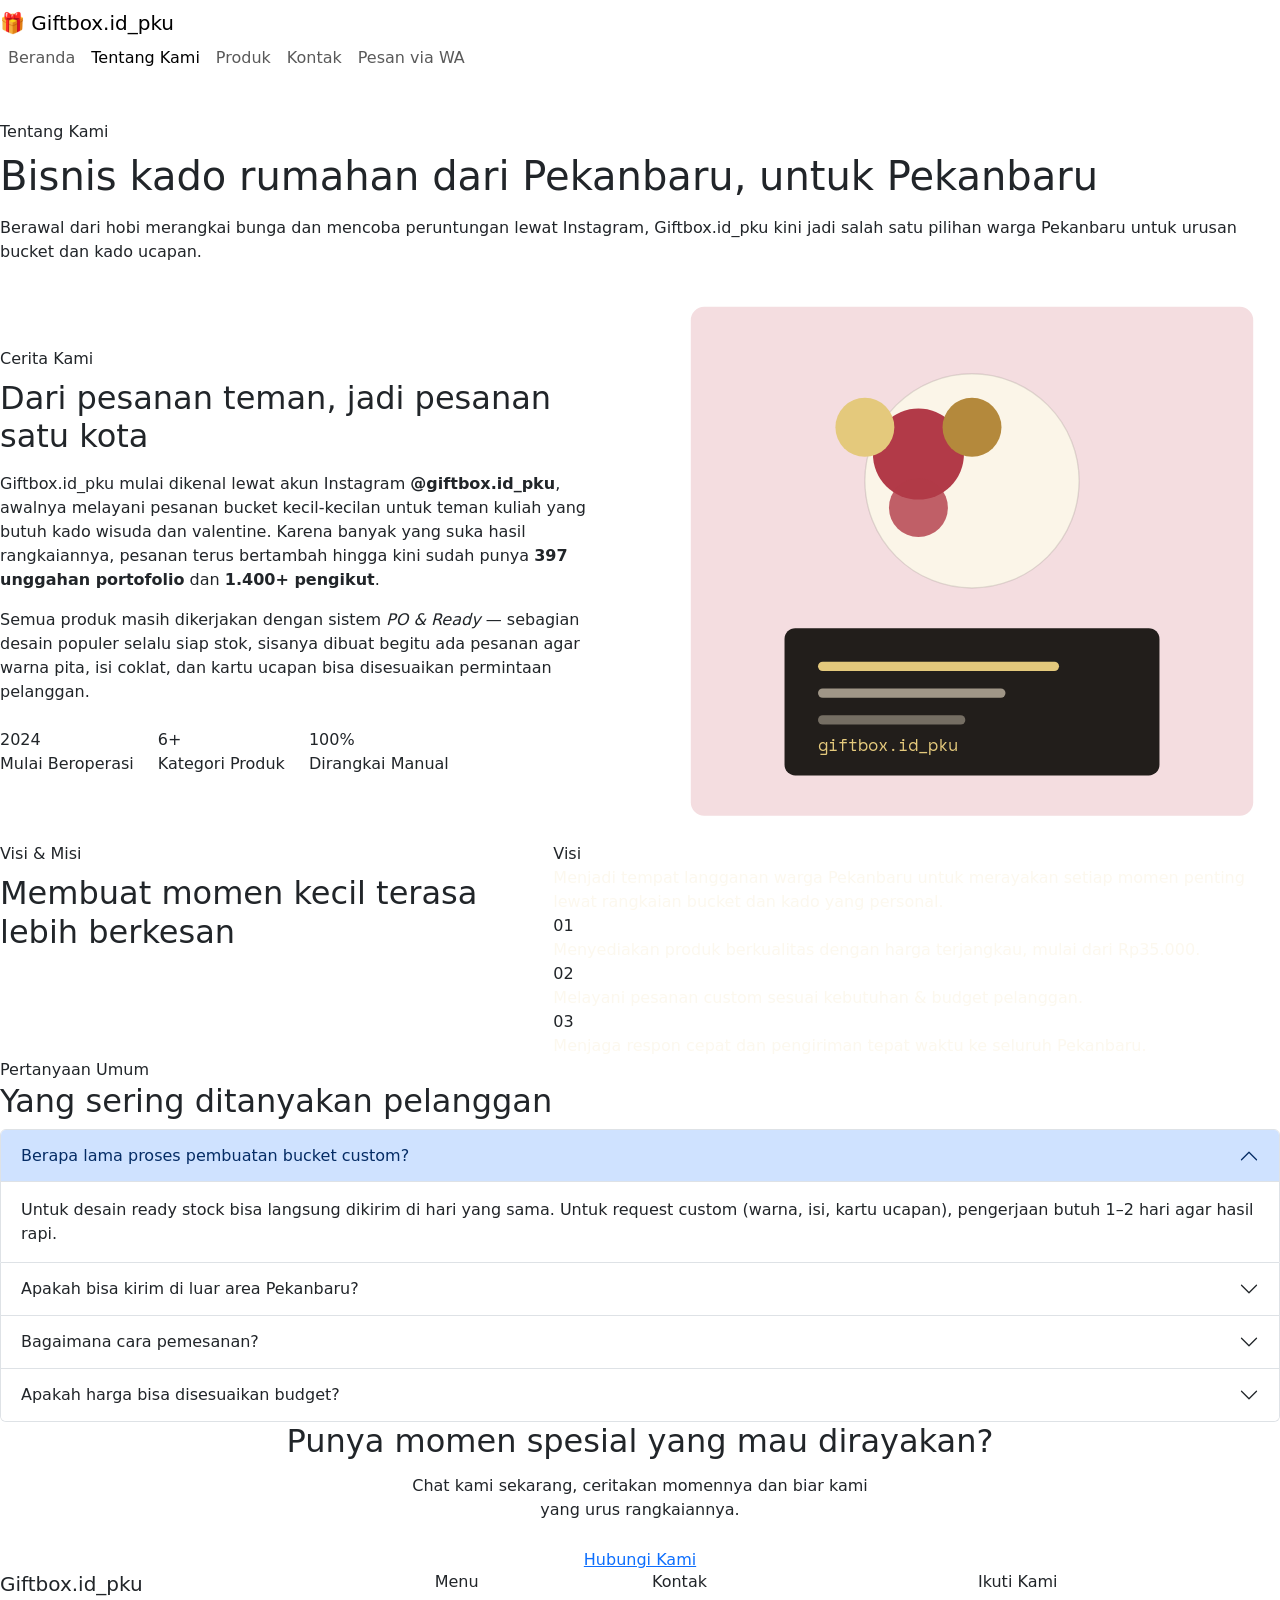
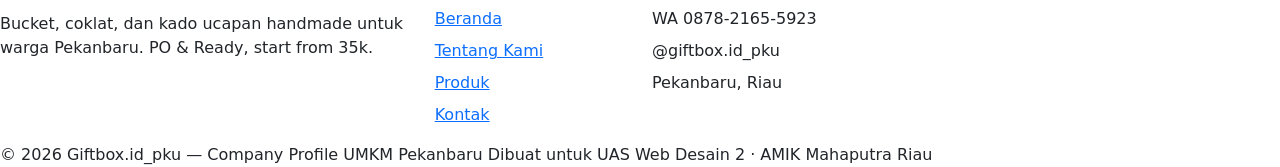
==== about.html @ b0a3df59 "Add files via upload" ====
<!DOCTYPE html>
<html lang="id">
<head>
<meta charset="UTF-8">
<meta name="viewport" content="width=device-width, initial-scale=1.0">
<title>Tentang Kami — Giftbox.id_pku</title>

<link rel="preconnect" href="https://fonts.googleapis.com">
<link href="https://fonts.googleapis.com/css2?family=Fraunces:opsz,wght@9..144,500;9..144,600;9..144,700&family=Plus+Jakarta+Sans:wght@400;500;600;700;800&family=Space+Mono:wght@400;700&display=swap" rel="stylesheet">
<link rel="stylesheet" href="https://cdnjs.cloudflare.com/ajax/libs/bootstrap/5.3.3/css/bootstrap.min.css">
<link rel="stylesheet" href="css/style.css">
</head>
<body>

<!-- ============================== NAVBAR ============================== -->
<nav class="navbar navbar-expand-lg gb-navbar fixed-top">
  <div class="container-narrow">
    <a class="navbar-brand" href="index.html"><span class="brand-mark">🎁</span> Giftbox.id_pku</a>
    <button class="navbar-toggler" type="button" data-bs-toggle="collapse" data-bs-target="#gbNav">
      <span class="navbar-toggler-icon"></span>
    </button>
    <div class="collapse navbar-collapse" id="gbNav">
      <ul class="navbar-nav ms-auto align-items-lg-center">
        <li class="nav-item"><a class="nav-link" data-page="index.html" href="index.html">Beranda</a></li>
        <li class="nav-item"><a class="nav-link active" data-page="about.html" href="about.html">Tentang Kami</a></li>
        <li class="nav-item"><a class="nav-link" data-page="produk.html" href="produk.html">Produk</a></li>
        <li class="nav-item"><a class="nav-link" data-page="kontak.html" href="kontak.html">Kontak</a></li>
        <li class="nav-item"><a class="nav-link nav-cta" href="https://wa.me/6287821655923" target="_blank">Pesan via WA</a></li>
      </ul>
    </div>
  </div>
</nav>

<!-- ============================== PAGE HEADER ============================== -->
<header class="page-header" style="padding-top:120px;">
  <div class="container-narrow">
    <span class="eyebrow">Tentang Kami</span>
    <h1 class="mt-2">Bisnis kado rumahan dari Pekanbaru, untuk Pekanbaru</h1>
    <p class="mt-3">Berawal dari hobi merangkai bunga dan mencoba peruntungan lewat Instagram, Giftbox.id_pku kini jadi salah satu pilihan warga Pekanbaru untuk urusan bucket dan kado ucapan.</p>
  </div>
</header>

<!-- ============================== CERITA ============================== -->
<section class="section-cream2">
  <div class="container-narrow">
    <div class="row g-5 align-items-center">
      <div class="col-lg-6">
        <span class="eyebrow">Cerita Kami</span>
        <h2 class="mt-2">Dari pesanan teman, jadi pesanan satu kota</h2>
        <p class="mt-3" style="color:var(--ink-soft);">Giftbox.id_pku mulai dikenal lewat akun Instagram <strong>@giftbox.id_pku</strong>, awalnya melayani pesanan bucket kecil-kecilan untuk teman kuliah yang butuh kado wisuda dan valentine. Karena banyak yang suka hasil rangkaiannya, pesanan terus bertambah hingga kini sudah punya <strong>397 unggahan portofolio</strong> dan <strong>1.400+ pengikut</strong>.</p>
        <p style="color:var(--ink-soft);">Semua produk masih dikerjakan dengan sistem <em>PO &amp; Ready</em> — sebagian desain populer selalu siap stok, sisanya dibuat begitu ada pesanan agar warna pita, isi coklat, dan kartu ucapan bisa disesuaikan permintaan pelanggan.</p>
        <div class="d-flex gap-4 mt-4 flex-wrap">
          <div class="stat-box"><div class="num">2024</div><div class="label">Mulai Beroperasi</div></div>
          <div class="stat-box"><div class="num">6+</div><div class="label">Kategori Produk</div></div>
          <div class="stat-box"><div class="num">100%</div><div class="label">Dirangkai Manual</div></div>
        </div>
      </div>
      <div class="col-lg-6">
        <svg viewBox="0 0 460 420" xmlns="http://www.w3.org/2000/svg" style="width:100%;">
          <rect x="20" y="20" width="420" height="380" rx="10" fill="#F4DDE0"/>
          <circle cx="230" cy="150" r="80" fill="#FBF5E8" stroke="#22201d1f"/>
          <g transform="translate(150,90)">
            <circle cx="40" cy="40" r="34" fill="#B23A48"/>
            <circle cx="0" cy="20" r="22" fill="#E4C97C"/>
            <circle cx="80" cy="20" r="22" fill="#B4893C"/>
            <circle cx="40" cy="80" r="22" fill="#B23A48" opacity="0.8"/>
          </g>
          <rect x="90" y="260" width="280" height="110" rx="8" fill="#221E1B"/>
          <rect x="115" y="285" width="180" height="7" rx="3.5" fill="#E4C97C"/>
          <rect x="115" y="305" width="140" height="7" rx="3.5" fill="#F3E6CF" opacity="0.6"/>
          <rect x="115" y="325" width="110" height="7" rx="3.5" fill="#F3E6CF" opacity="0.4"/>
          <text x="115" y="352" font-family="Space Mono, monospace" font-size="13" fill="#E4C97C">giftbox.id_pku</text>
        </svg>
      </div>
    </div>
  </div>
</section>

<!-- ============================== VISI MISI ============================== -->
<section class="section-dark">
  <div class="container-narrow">
    <div class="row g-5">
      <div class="col-lg-5">
        <span class="eyebrow">Visi &amp; Misi</span>
        <h2 class="mt-2">Membuat momen kecil terasa lebih berkesan</h2>
      </div>
      <div class="col-lg-7">
        <div class="value-row">
          <div class="value-num">Visi</div>
          <div><p class="mb-0" style="color:rgba(251,245,232,0.72);">Menjadi tempat langganan warga Pekanbaru untuk merayakan setiap momen penting lewat rangkaian bucket dan kado yang personal.</p></div>
        </div>
        <div class="value-row">
          <div class="value-num">01</div>
          <div><p class="mb-0" style="color:rgba(251,245,232,0.72);">Menyediakan produk berkualitas dengan harga terjangkau, mulai dari Rp35.000.</p></div>
        </div>
        <div class="value-row">
          <div class="value-num">02</div>
          <div><p class="mb-0" style="color:rgba(251,245,232,0.72);">Melayani pesanan custom sesuai kebutuhan &amp; budget pelanggan.</p></div>
        </div>
        <div class="value-row">
          <div class="value-num">03</div>
          <div><p class="mb-0" style="color:rgba(251,245,232,0.72);">Menjaga respon cepat dan pengiriman tepat waktu ke seluruh Pekanbaru.</p></div>
        </div>
      </div>
    </div>
  </div>
</section>

<!-- ============================== FAQ ACCORDION ============================== -->
<section class="section-cream2">
  <div class="container-narrow">
    <div class="section-head">
      <span class="eyebrow">Pertanyaan Umum</span>
      <h2>Yang sering ditanyakan pelanggan</h2>
    </div>
    <div class="accordion accordion-gb" id="faqAccordion">

      <div class="accordion-item">
        <h2 class="accordion-header">
          <button class="accordion-button" type="button" data-bs-toggle="collapse" data-bs-target="#faq1">
            Berapa lama proses pembuatan bucket custom?
          </button>
        </h2>
        <div id="faq1" class="accordion-collapse collapse show" data-bs-parent="#faqAccordion">
          <div class="accordion-body">Untuk desain ready stock bisa langsung dikirim di hari yang sama. Untuk request custom (warna, isi, kartu ucapan), pengerjaan butuh 1–2 hari agar hasil rapi.</div>
        </div>
      </div>

      <div class="accordion-item">
        <h2 class="accordion-header">
          <button class="accordion-button collapsed" type="button" data-bs-toggle="collapse" data-bs-target="#faq2">
            Apakah bisa kirim di luar area Pekanbaru?
          </button>
        </h2>
        <div id="faq2" class="accordion-collapse collapse" data-bs-parent="#faqAccordion">
          <div class="accordion-body">Saat ini pengiriman difokuskan untuk area Pekanbaru dan sekitarnya. Untuk luar kota, silakan chat WhatsApp dulu untuk cek ongkir dan opsi pengiriman.</div>
        </div>
      </div>

      <div class="accordion-item">
        <h2 class="accordion-header">
          <button class="accordion-button collapsed" type="button" data-bs-toggle="collapse" data-bs-target="#faq3">
            Bagaimana cara pemesanan?
          </button>
        </h2>
        <div id="faq3" class="accordion-collapse collapse" data-bs-parent="#faqAccordion">
          <div class="accordion-body">Kirim chat ke WhatsApp 0878-2165-5923 dengan menyebutkan produk yang diinginkan, budget, dan tanggal pengiriman. Tim kami akan bantu rekomendasikan pilihan yang sesuai.</div>
        </div>
      </div>

      <div class="accordion-item">
        <h2 class="accordion-header">
          <button class="accordion-button collapsed" type="button" data-bs-toggle="collapse" data-bs-target="#faq4">
            Apakah harga bisa disesuaikan budget?
          </button>
        </h2>
        <div id="faq4" class="accordion-collapse collapse" data-bs-parent="#faqAccordion">
          <div class="accordion-body">Bisa. Cukup sampaikan budget kamu saat chat, kami akan bantu sarankan ukuran dan isi bucket yang paling sesuai.</div>
        </div>
      </div>

    </div>
  </div>
</section>

<!-- ============================== CTA ============================== -->
<section class="section-blush text-center">
  <div class="container-narrow">
    <h2>Punya momen spesial yang mau dirayakan?</h2>
    <p style="color:var(--ink-soft); max-width:480px; margin:14px auto 26px;">Chat kami sekarang, ceritakan momennya dan biar kami yang urus rangkaiannya.</p>
    <a href="kontak.html" class="btn-gb-primary">Hubungi Kami</a>
  </div>
</section>

<!-- ============================== FOOTER ============================== -->
<footer class="gb-footer">
  <div class="container-narrow">
    <div class="row g-4">
      <div class="col-md-4">
        <h5>Giftbox.id_pku</h5>
        <p class="mt-3">Bucket, coklat, dan kado ucapan handmade untuk warga Pekanbaru. PO &amp; Ready, start from 35k.</p>
      </div>
      <div class="col-md-2">
        <h5 style="font-size:1rem;">Menu</h5>
        <ul class="list-unstyled mt-3">
          <li class="mb-2"><a href="index.html">Beranda</a></li>
          <li class="mb-2"><a href="about.html">Tentang Kami</a></li>
          <li class="mb-2"><a href="produk.html">Produk</a></li>
          <li class="mb-2"><a href="kontak.html">Kontak</a></li>
        </ul>
      </div>
      <div class="col-md-3">
        <h5 style="font-size:1rem;">Kontak</h5>
        <ul class="list-unstyled mt-3">
          <li class="mb-2">WA 0878-2165-5923</li>
          <li class="mb-2">@giftbox.id_pku</li>
          <li class="mb-2">Pekanbaru, Riau</li>
        </ul>
      </div>
      <div class="col-md-3">
        <h5 style="font-size:1rem;">Ikuti Kami</h5>
        <div class="d-flex gap-2 mt-3">
          <a class="social-dot" href="https://instagram.com/giftbox.id_pku" target="_blank" aria-label="Instagram"><svg viewBox="0 0 24 24" fill="none" stroke="currentColor" stroke-width="2"><rect x="3" y="3" width="18" height="18" rx="5"/><circle cx="12" cy="12" r="4"/><circle cx="17.5" cy="6.5" r="1"/></svg></a>
          <a class="social-dot" href="https://wa.me/6287821655923" target="_blank" aria-label="WhatsApp"><svg viewBox="0 0 24 24" fill="currentColor"><path d="M12 2a10 10 0 00-8.6 15L2 22l5.2-1.4A10 10 0 1012 2zm0 18a8 8 0 01-4.1-1.1l-.3-.2-3 .8.8-2.9-.2-.3A8 8 0 1112 20zm4.4-5.9c-.2-.1-1.4-.7-1.6-.8s-.4-.1-.5.1-.6.8-.7.9-.3.2-.5.1a6.6 6.6 0 01-1.9-1.2 7 7 0 01-1.3-1.6c-.1-.2 0-.4.1-.5l.4-.5c.1-.1.1-.2.2-.4a.4.4 0 000-.4c-.1-.1-.5-1.2-.7-1.7s-.4-.4-.5-.4h-.5a.9.9 0 00-.6.3 2.7 2.7 0 00-.8 2 4.7 4.7 0 001 2.5 10.6 10.6 0 004 3.6c.6.2 1 .4 1.4.5a3.3 3.3 0 001.5.1 2.5 2.5 0 001.6-1.1 1.9 1.9 0 00.1-1.1c-.1-.1-.2-.1-.4-.2z"/></svg></a>
        </div>
      </div>
    </div>
    <div class="footer-bottom">
      <span>© 2026 Giftbox.id_pku — Company Profile UMKM Pekanbaru</span>
      <span>Dibuat untuk UAS Web Desain 2 · AMIK Mahaputra Riau</span>
    </div>
  </div>
</footer>

<script src="https://cdnjs.cloudflare.com/ajax/libs/bootstrap/5.3.3/js/bootstrap.bundle.min.js"></script>
<script src="js/main.js"></script>
</body>
</html>
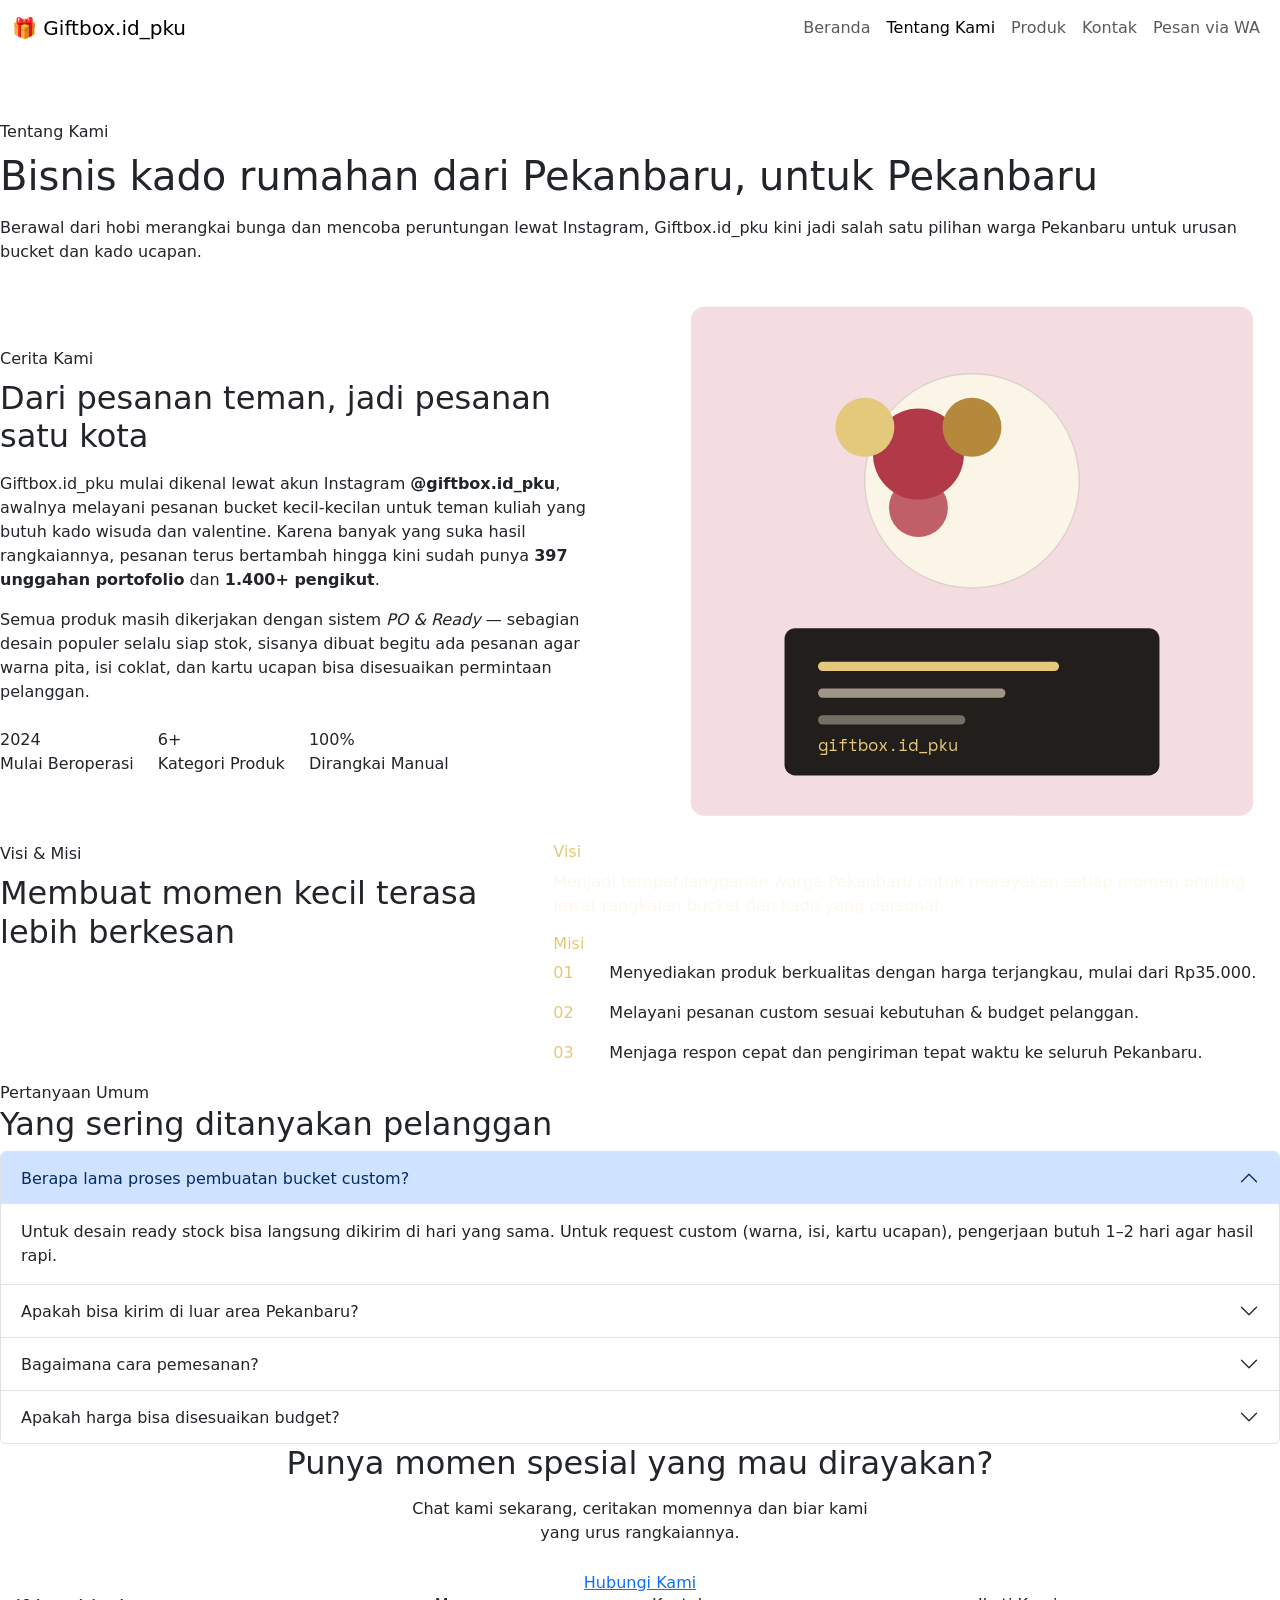
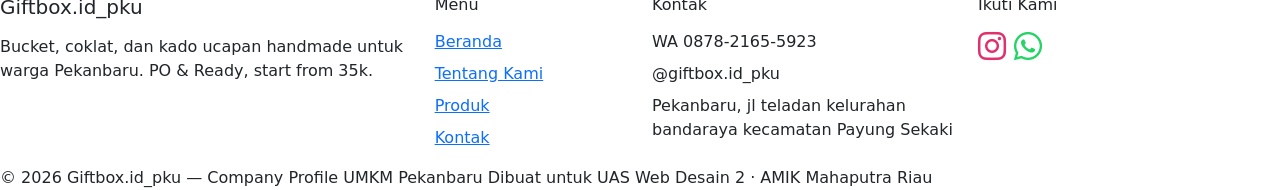
==== commit 1e7eb06c: "Update about.html" ====
--- a/about.html
+++ b/about.html
@@ -9,12 +9,13 @@
 <link href="https://fonts.googleapis.com/css2?family=Fraunces:opsz,wght@9..144,500;9..144,600;9..144,700&family=Plus+Jakarta+Sans:wght@400;500;600;700;800&family=Space+Mono:wght@400;700&display=swap" rel="stylesheet">
 <link rel="stylesheet" href="https://cdnjs.cloudflare.com/ajax/libs/bootstrap/5.3.3/css/bootstrap.min.css">
 <link rel="stylesheet" href="css/style.css">
+<link rel="stylesheet" href="https://cdnjs.cloudflare.com/ajax/libs/font-awesome/6.5.0/css/all.min.css">
 </head>
 <body>
 
 <!-- ============================== NAVBAR ============================== -->
-<nav class="navbar navbar-expand-lg gb-navbar fixed-top">
-  <div class="container-narrow">
+<nav class="navbar navbar-expand-lg gb-navbar fixed-top 0px">
+  <div class="container-fluid">
     <a class="navbar-brand" href="index.html"><span class="brand-mark">🎁</span> Giftbox.id_pku</a>
     <button class="navbar-toggler" type="button" data-bs-toggle="collapse" data-bs-target="#gbNav">
       <span class="navbar-toggler-icon"></span>
@@ -86,21 +87,27 @@
       </div>
       <div class="col-lg-7">
         <div class="value-row">
-          <div class="value-num">Visi</div>
+          <h6 style="color:#E4C97C">Visi</h6>
           <div><p class="mb-0" style="color:rgba(251,245,232,0.72);">Menjadi tempat langganan warga Pekanbaru untuk merayakan setiap momen penting lewat rangkaian bucket dan kado yang personal.</p></div>
         </div>
-        <div class="value-row">
-          <div class="value-num">01</div>
-          <div><p class="mb-0" style="color:rgba(251,245,232,0.72);">Menyediakan produk berkualitas dengan harga terjangkau, mulai dari Rp35.000.</p></div>
-        </div>
-        <div class="value-row">
-          <div class="value-num">02</div>
-          <div><p class="mb-0" style="color:rgba(251,245,232,0.72);">Melayani pesanan custom sesuai kebutuhan &amp; budget pelanggan.</p></div>
-        </div>
-        <div class="value-row">
-          <div class="value-num">03</div>
-          <div><p class="mb-0" style="color:rgba(251,245,232,0.72);">Menjaga respon cepat dan pengiriman tepat waktu ke seluruh Pekanbaru.</p></div>
-        </div>
+        <div class="mt-3">
+  <h6 style="color:#E4C97C">Misi</h6>
+
+  <div class="d-flex gap-3 mb-3">
+    <span style="color:#E4C97C; min-width: 40px;">01</span>
+    <p class="mb-0">Menyediakan produk berkualitas dengan harga terjangkau, mulai dari Rp35.000.</p>
+  </div>
+
+  <div class="d-flex gap-3 mb-3">
+    <span style="color:#E4C97C; min-width: 40px;">02</span>
+    <p class="mb-0">Melayani pesanan custom sesuai kebutuhan & budget pelanggan.</p>
+  </div>
+
+  <div class="d-flex gap-3 mb-3">
+    <span style="color:#E4C97C; min-width: 40px;">03</span>
+    <p class="mb-0">Menjaga respon cepat dan pengiriman tepat waktu ke seluruh Pekanbaru.</p>
+  </div>
+</div>
       </div>
     </div>
   </div>
@@ -194,14 +201,18 @@
         <ul class="list-unstyled mt-3">
           <li class="mb-2">WA 0878-2165-5923</li>
           <li class="mb-2">@giftbox.id_pku</li>
-          <li class="mb-2">Pekanbaru, Riau</li>
+          <li class="mb-2">Pekanbaru, jl teladan kelurahan bandaraya kecamatan Payung Sekaki</li>
         </ul>
       </div>
       <div class="col-md-3">
         <h5 style="font-size:1rem;">Ikuti Kami</h5>
         <div class="d-flex gap-2 mt-3">
-          <a class="social-dot" href="https://instagram.com/giftbox.id_pku" target="_blank" aria-label="Instagram"><svg viewBox="0 0 24 24" fill="none" stroke="currentColor" stroke-width="2"><rect x="3" y="3" width="18" height="18" rx="5"/><circle cx="12" cy="12" r="4"/><circle cx="17.5" cy="6.5" r="1"/></svg></a>
-          <a class="social-dot" href="https://wa.me/6287821655923" target="_blank" aria-label="WhatsApp"><svg viewBox="0 0 24 24" fill="currentColor"><path d="M12 2a10 10 0 00-8.6 15L2 22l5.2-1.4A10 10 0 1012 2zm0 18a8 8 0 01-4.1-1.1l-.3-.2-3 .8.8-2.9-.2-.3A8 8 0 1112 20zm4.4-5.9c-.2-.1-1.4-.7-1.6-.8s-.4-.1-.5.1-.6.8-.7.9-.3.2-.5.1a6.6 6.6 0 01-1.9-1.2 7 7 0 01-1.3-1.6c-.1-.2 0-.4.1-.5l.4-.5c.1-.1.1-.2.2-.4a.4.4 0 000-.4c-.1-.1-.5-1.2-.7-1.7s-.4-.4-.5-.4h-.5a.9.9 0 00-.6.3 2.7 2.7 0 00-.8 2 4.7 4.7 0 001 2.5 10.6 10.6 0 004 3.6c.6.2 1 .4 1.4.5a3.3 3.3 0 001.5.1 2.5 2.5 0 001.6-1.1 1.9 1.9 0 00.1-1.1c-.1-.1-.2-.1-.4-.2z"/></svg></a>
+          <a href="https://instagram.com/giftbox.id_pku" target="_blank" style="color: #E1306C;">
+          <i class="fab fa-instagram fa-2x"></i>
+          </a>
+          <a href="https://wa.me/6287821655923" target="_blank" style="color: #25D366;">
+          <i class="fab fa-whatsapp fa-2x"></i>
+          </a>
         </div>
       </div>
     </div>
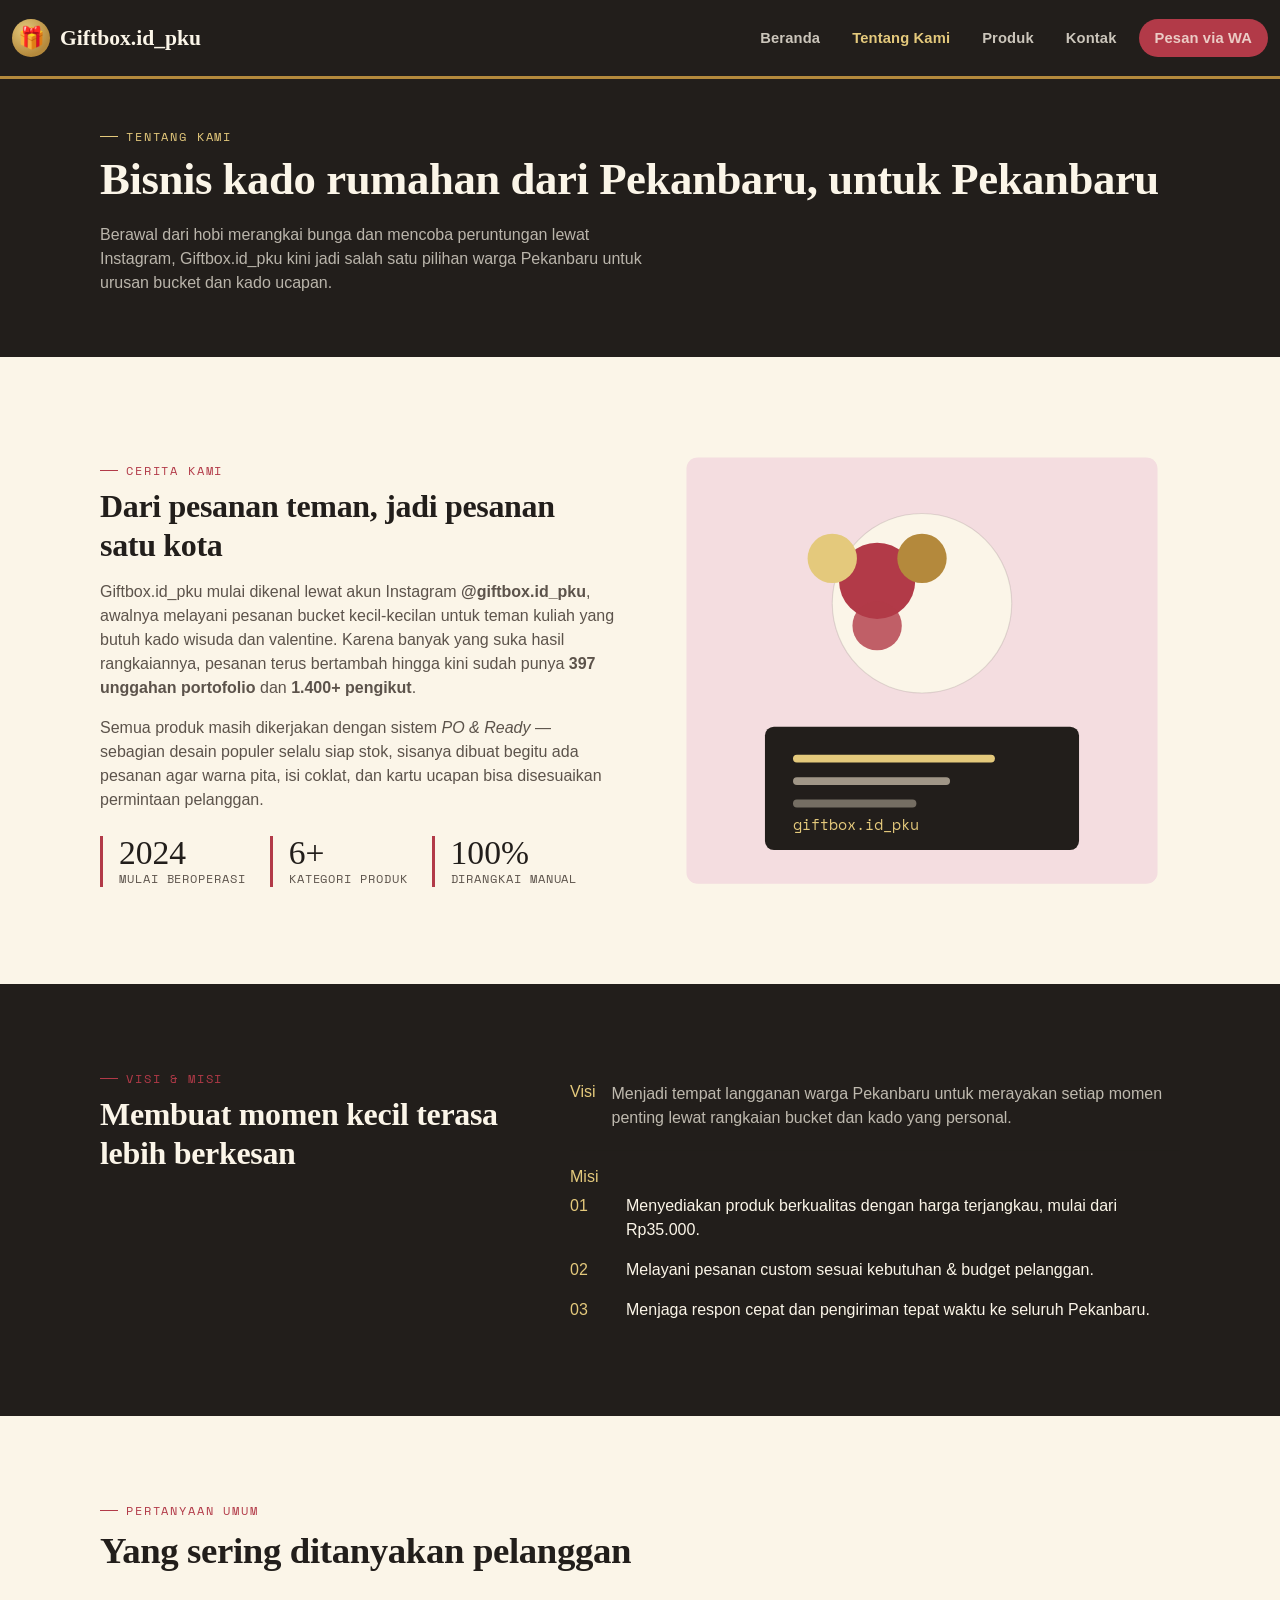
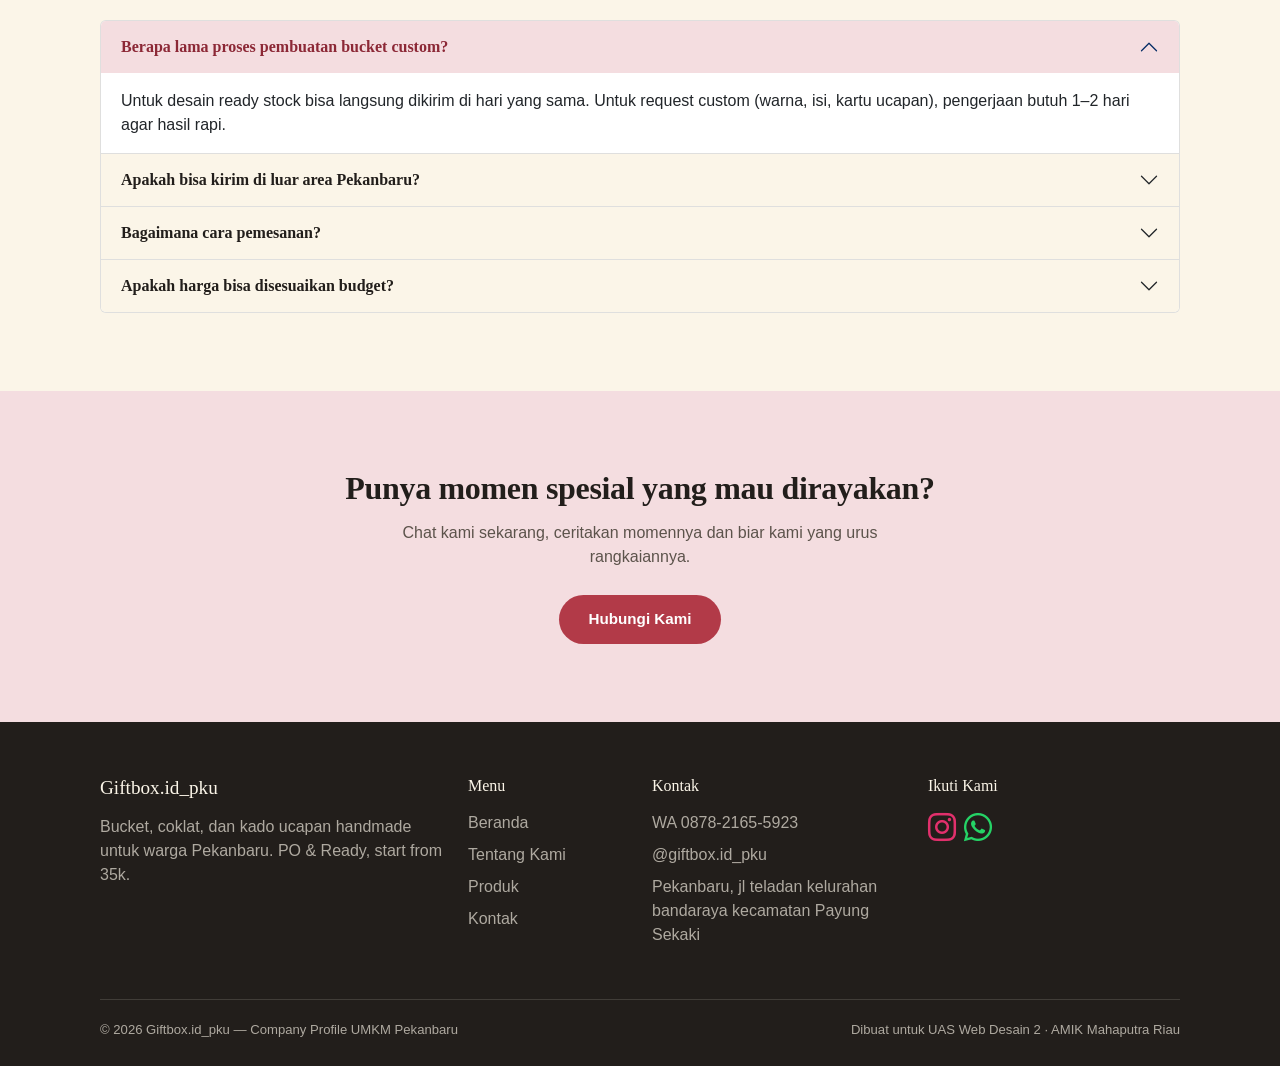
==== commit a1b83162: "Update about.html" ====
--- a/about.html
+++ b/about.html
@@ -8,7 +8,7 @@
 <link rel="preconnect" href="https://fonts.googleapis.com">
 <link href="https://fonts.googleapis.com/css2?family=Fraunces:opsz,wght@9..144,500;9..144,600;9..144,700&family=Plus+Jakarta+Sans:wght@400;500;600;700;800&family=Space+Mono:wght@400;700&display=swap" rel="stylesheet">
 <link rel="stylesheet" href="https://cdnjs.cloudflare.com/ajax/libs/bootstrap/5.3.3/css/bootstrap.min.css">
-<link rel="stylesheet" href="css/style.css">
+<link rel="stylesheet" href="style.css">
 <link rel="stylesheet" href="https://cdnjs.cloudflare.com/ajax/libs/font-awesome/6.5.0/css/all.min.css">
 </head>
 <body>
@@ -224,6 +224,6 @@
 </footer>
 
 <script src="https://cdnjs.cloudflare.com/ajax/libs/bootstrap/5.3.3/js/bootstrap.bundle.min.js"></script>
-<script src="js/main.js"></script>
+<script src="main.js"></script>
 </body>
 </html>
--- a/style.css
+++ b/style.css
@@ -0,0 +1,457 @@
+/* ==========================================================================
+   Giftbox.id_pku — Company Profile
+   Design tokens
+   ========================================================================== */
+:root{
+  --cream:      #F3E6CF;   /* kraft paper background */
+  --cream-2:    #FBF5E8;   /* lighter card surface */
+  --charcoal:   #221E1B;   /* near-black, from IG dark theme */
+  --charcoal-2: #322C27;
+  --rose:       #B23A48;   /* valentine rose-red accent */
+  --rose-dark:  #8C2836;
+  --gold:       #B4893C;   /* metallic gold, tag string */
+  --gold-light: #E4C97C;
+  --blush:      #F4DDE0;   /* soft alternate section bg */
+  --ink:        #241F1C;
+  --ink-soft:   #5C534B;
+  --line:       rgba(34,30,27,0.14);
+
+  --font-display: "Fraunces", Georgia, serif;
+  --font-body: "Plus Jakarta Sans", -apple-system, Segoe UI, sans-serif;
+  --font-tag: "Space Mono", monospace;
+
+  --radius: 6px;
+  --shadow-tag: 0 10px 24px rgba(34,30,27,0.14);
+}
+
+*{ box-sizing:border-box; }
+html{ scroll-behavior:smooth; }
+body{
+  font-family: var(--font-body);
+  color: var(--ink);
+  background: var(--cream);
+  -webkit-font-smoothing: antialiased;
+}
+h1,h2,h3,h4,.font-display{
+  font-family: var(--font-display);
+  font-weight: 600;
+  letter-spacing: -0.01em;
+  color: var(--charcoal);
+}
+a{ text-decoration:none; }
+img{ max-width:100%; display:block; }
+.container-narrow{ max-width: 1120px; margin:0 auto; padding:0 20px; }
+
+/* Eyebrow / small caps label ---------------------------------------------*/
+.eyebrow{
+  font-family: var(--font-tag);
+  font-size: 0.72rem;
+  letter-spacing: 0.16em;
+  text-transform: uppercase;
+  color: var(--rose);
+  display:inline-flex;
+  align-items:center;
+  gap:8px;
+}
+.eyebrow::before{
+  content:"";
+  width:18px; height:1px;
+  background: var(--rose);
+  display:inline-block;
+}
+
+/* ==========================================================================
+   Navbar
+   ========================================================================== */
+.gb-navbar{
+  background: var(--charcoal);
+  padding: 14px 0;
+  border-bottom: 3px solid var(--gold);
+}
+.gb-navbar .navbar-brand{
+  font-family: var(--font-display);
+  font-weight: 600;
+  font-size: 1.35rem;
+  color: var(--cream-2) !important;
+  display:flex;
+  align-items:center;
+  gap:10px;
+}
+.gb-navbar .brand-mark{
+  width:38px;height:38px;border-radius:50%;
+  background: radial-gradient(circle at 35% 30%, var(--gold-light), var(--gold) 70%);
+  display:flex;align-items:center;justify-content:center;
+  flex-shrink:0;
+}
+.gb-navbar .navbar-nav .nav-link{
+  color: rgba(251,245,232,0.78) !important;
+  font-weight:600;
+  font-size:0.92rem;
+  padding: 8px 16px !important;
+  letter-spacing:0.01em;
+}
+.gb-navbar .navbar-nav .nav-link:hover,
+.gb-navbar .navbar-nav .nav-link.active{
+  color: var(--gold-light) !important;
+}
+.gb-navbar .nav-cta{
+  background: var(--rose);
+  color: #fff !important;
+  border-radius: 999px;
+  padding: 8px 20px !important;
+  margin-left: 6px;
+}
+.gb-navbar .nav-cta:hover{ background: var(--rose-dark); color:#fff !important; }
+.gb-navbar .navbar-toggler{ border-color: rgba(251,245,232,0.4); }
+
+/* ==========================================================================
+   Buttons
+   ========================================================================== */
+.btn-gb-primary{
+  background: var(--rose);
+  color:#fff;
+  border:none;
+  border-radius: 999px;
+  padding: 13px 30px;
+  font-weight: 700;
+  font-size: 0.95rem;
+  transition: transform .15s ease, background .15s ease;
+  display:inline-flex; align-items:center; gap:10px;
+}
+.btn-gb-primary:hover{ background: var(--rose-dark); color:#fff; transform: translateY(-2px); }
+.btn-gb-outline{
+  background: transparent;
+  color: var(--charcoal);
+  border: 1.5px solid var(--charcoal);
+  border-radius: 999px;
+  padding: 12px 28px;
+  font-weight:700;
+  font-size:0.95rem;
+  transition: all .15s ease;
+  display:inline-flex; align-items:center; gap:10px;
+}
+.btn-gb-outline:hover{ background: var(--charcoal); color: var(--cream); }
+
+/* ==========================================================================
+   Hero
+   ========================================================================== */
+.hero{
+  background: linear-gradient(180deg, var(--cream) 0%, var(--blush) 100%);
+  padding: 70px 0 90px;
+  position:relative;
+  overflow:hidden;
+}
+.hero h1{
+  font-size: clamp(2.4rem, 5vw, 3.6rem);
+  line-height: 1.06;
+}
+.hero h1 em{
+  font-style: normal;
+  color: var(--rose);
+}
+.hero p.lead-text{
+  color: var(--ink-soft);
+  font-size: 1.08rem;
+  max-width: 480px;
+  margin-top: 18px;
+}
+.price-badge{
+  display:inline-flex;
+  align-items:center;
+  gap:10px;
+  background: var(--charcoal);
+  color: var(--gold-light);
+  font-family: var(--font-tag);
+  font-size: 0.85rem;
+  padding: 9px 18px;
+  border-radius: 999px;
+  margin-bottom: 22px;
+}
+.price-badge .dot{ width:7px;height:7px;border-radius:50%;background:var(--rose); }
+
+/* Hero visual: stack of gift-tag illustration cards */
+.hero-art{ position:relative; height: 420px; }
+.hero-art svg{ width:100%; height:100%; }
+
+/* Torn-edge divider (scissor-cut ribbon) ---------------------------------*/
+.torn-divider{
+  display:block;
+  width:100%;
+  height:34px;
+  margin-top:-2px;
+}
+.torn-divider path{ fill: var(--cream-2); }
+.section-blush + .torn-divider path{ fill: var(--blush); }
+
+/* ==========================================================================
+   Sections
+   ========================================================================== */
+section{ padding: 78px 0; }
+.section-blush{ background: var(--blush); }
+.section-cream2{ background: var(--cream-2); }
+.section-dark{ background: var(--charcoal); color: var(--cream-2); }
+.section-dark h2, .section-dark h3{ color: var(--cream-2); }
+.section-head{ max-width: 620px; margin-bottom: 46px; }
+.section-head h2{ font-size: clamp(1.7rem, 3vw, 2.3rem); margin-top:10px; }
+
+/* ==========================================================================
+   Gift-tag product card — signature element
+   ========================================================================== */
+.tag-card{
+  position:relative;
+  background: var(--cream-2);
+  border: 1px solid var(--line);
+  border-radius: 4px;
+  padding: 26px 22px 22px;
+  height:100%;
+  box-shadow: var(--shadow-tag);
+  transition: transform .18s ease, box-shadow .18s ease;
+  clip-path: polygon(22px 0, 100% 0, 100% 100%, 0 100%, 0 22px);
+}
+.tag-card:hover{ transform: translateY(-6px); box-shadow: 0 18px 34px rgba(34,30,27,0.2); }
+.tag-hole{
+  position:absolute;
+  top:12px; left:12px;
+  width:12px; height:12px;
+  border-radius:50%;
+  background: var(--cream);
+  border: 1.5px solid var(--gold);
+}
+.tag-icon{
+  width:100%;
+  height:130px;
+  display:flex;
+  align-items:center;
+  justify-content:center;
+  background: var(--blush);
+  border-radius: 3px;
+  margin-bottom:16px;
+}
+.tag-icon svg{ width:78px; height:78px; }
+.tag-card h4{ font-size:1.12rem; margin-bottom:6px; }
+.tag-card p{ color: var(--ink-soft); font-size:0.9rem; margin-bottom:14px; }
+.tag-price{
+  font-family: var(--font-tag);
+  font-size: 0.95rem;
+  color: var(--rose-dark);
+  border-top: 1px dashed var(--line);
+  padding-top: 12px;
+  display:flex;
+  justify-content:space-between;
+  align-items:center;
+}
+.tag-price .btn-tag{
+  background:none; border:none;
+  color: var(--charcoal);
+  font-family: var(--font-tag);
+  font-size:0.78rem;
+  text-decoration:underline;
+  text-underline-offset:3px;
+  padding:0;
+}
+
+/* category pill filter */
+.cat-pills{ display:flex; flex-wrap:wrap; gap:10px; margin-bottom:38px; }
+.cat-pill{
+  font-family: var(--font-tag);
+  font-size:0.78rem;
+  letter-spacing:0.03em;
+  text-transform:uppercase;
+  padding: 9px 18px;
+  border-radius:999px;
+  border: 1.5px solid var(--charcoal);
+  background:transparent;
+  color: var(--charcoal);
+  cursor:pointer;
+  transition: all .15s ease;
+}
+.cat-pill.active, .cat-pill:hover{ background: var(--charcoal); color: var(--cream); }
+
+/* ==========================================================================
+   About page bits
+   ========================================================================== */
+.stat-box{
+  border-left: 3px solid var(--rose);
+  padding-left: 16px;
+}
+.stat-box .num{
+  font-family: var(--font-display);
+  font-size: 2.1rem;
+  color: var(--charcoal);
+  line-height:1;
+}
+.stat-box .label{
+  font-family: var(--font-tag);
+  font-size:0.72rem;
+  letter-spacing:0.08em;
+  text-transform:uppercase;
+  color: var(--ink-soft);
+}
+.value-row{
+  display:flex; gap:16px; align-items:flex-start;
+  padding:20px 0; border-bottom:1px solid var(--line);
+}
+.value-row:last-child{ border-bottom:none; }
+.value-num{
+  font-family: var(--font-tag);
+  color: var(--gold);
+  font-size:0.85rem;
+  padding-top:4px;
+}
+
+/* Testimoni card */
+.testi-card{
+  background: var(--cream-2);
+  border-radius: var(--radius);
+  padding: 26px;
+  border: 1px solid var(--line);
+  height:100%;
+}
+.testi-card .quote-mark{
+  font-family: var(--font-display);
+  font-size: 2.6rem;
+  color: var(--rose);
+  line-height:0.6;
+  display:block;
+  margin-bottom:10px;
+}
+.testi-name{ font-weight:700; font-size:0.9rem; margin-top:14px; }
+.testi-role{ font-family: var(--font-tag); font-size:0.72rem; color: var(--ink-soft); text-transform:uppercase; }
+
+/* ==========================================================================
+   Contact page
+   ========================================================================== */
+.contact-panel{
+  background: var(--charcoal);
+  color: var(--cream-2);
+  border-radius: var(--radius);
+  padding: 40px;
+}
+.contact-panel .eyebrow{ color: var(--gold-light); }
+.contact-panel .eyebrow::before{ background: var(--gold-light); }
+.contact-item{ display:flex; gap:14px; margin-bottom:22px; align-items:flex-start; }
+.contact-item .ic{
+  width:40px;height:40px;border-radius:50%;
+  background: rgba(228,201,124,0.14);
+  display:flex;align-items:center;justify-content:center;
+  flex-shrink:0;
+}
+.contact-item .ic svg{ width:18px;height:18px; }
+.contact-item h5{ color: var(--cream-2); font-size:0.95rem; margin-bottom:2px; }
+.contact-item p{ color: rgba(251,245,232,0.65); font-size:0.88rem; margin:0; }
+
+.form-gb .form-label{
+  font-family: var(--font-tag);
+  font-size:0.72rem;
+  letter-spacing:0.06em;
+  text-transform:uppercase;
+  color: var(--ink-soft);
+}
+.form-gb .form-control{
+  background: var(--cream-2);
+  border: 1.5px solid var(--line);
+  border-radius: 4px;
+  padding: 12px 14px;
+  font-size:0.94rem;
+}
+.form-gb .form-control:focus{
+  border-color: var(--rose);
+  box-shadow: 0 0 0 3px rgba(178,58,72,0.15);
+}
+.form-gb .invalid-feedback{ font-size:0.78rem; }
+.form-gb .form-control.is-invalid{ border-color:#c0392b; }
+.map-frame{
+  border-radius: var(--radius);
+  overflow:hidden;
+  border: 1px solid var(--line);
+  height: 320px;
+}
+.map-frame iframe{ width:100%; height:100%; border:0; }
+
+.alert-gb-success{
+  background: rgba(178,58,72,0.08);
+  border: 1px solid var(--rose);
+  color: var(--rose-dark);
+  border-radius:4px;
+  padding:14px 18px;
+  font-size:0.9rem;
+  display:none;
+}
+
+/* ==========================================================================
+   Footer
+   ========================================================================== */
+.gb-footer{
+  background: var(--charcoal);
+  color: rgba(251,245,232,0.65);
+  padding: 54px 0 26px;
+}
+.gb-footer h5{ color: var(--cream-2); font-family: var(--font-display); font-size:1.2rem; }
+.gb-footer a{ color: rgba(251,245,232,0.65); }
+.gb-footer a:hover{ color: var(--gold-light); }
+.footer-bottom{
+  border-top:1px solid rgba(251,245,232,0.14);
+  margin-top:36px;
+  padding-top:20px;
+  font-size:0.82rem;
+  display:flex;
+  justify-content:space-between;
+  flex-wrap:wrap;
+  gap:10px;
+}
+.social-dot{
+  width:38px;height:38px;border-radius:50%;
+  border:1px solid rgba(251,245,232,0.3);
+  display:flex;align-items:center;justify-content:center;
+  transition: all .15s ease;
+}
+.social-dot:hover{ background: var(--gold); border-color: var(--gold); }
+.social-dot svg{ width:16px;height:16px; }
+
+/* ==========================================================================
+   Misc / utility
+   ========================================================================== */
+.badge-po{
+  font-family: var(--font-tag);
+  font-size:0.68rem;
+  text-transform:uppercase;
+  letter-spacing:0.05em;
+  padding: 3px 9px;
+  border-radius: 999px;
+  background: rgba(178,58,72,0.12);
+  color: var(--rose-dark);
+}
+.page-header{
+  background: var(--charcoal);
+  color: var(--cream-2);
+  padding: 64px 0 46px;
+}
+.page-header .eyebrow{ color: var(--gold-light); }
+.page-header .eyebrow::before{ background: var(--gold-light); }
+.page-header h1{ color: var(--cream-2); font-size: clamp(2rem,4vw,2.8rem); }
+.page-header p{ color: rgba(251,245,232,0.7); max-width:560px; }
+
+.accordion-gb .accordion-button{
+  font-family: var(--font-display);
+  font-weight:600;
+  background: var(--cream-2);
+  color: var(--charcoal);
+}
+.accordion-gb .accordion-button:not(.collapsed){
+  color: var(--rose-dark);
+  background: var(--blush);
+  box-shadow:none;
+}
+.accordion-gb .accordion-item{ border-color: var(--line); }
+
+/* modal tweaks */
+.modal-content{ border-radius:6px; border:none; }
+.modal-header{ background: var(--charcoal); color: var(--cream-2); border:none; }
+.modal-header .btn-close{ filter: invert(1); }
+
+@media (max-width: 767px){
+  .hero{ padding: 46px 0 60px; text-align:center; }
+  .hero-art{ height:280px; margin-top:36px; }
+  section{ padding:56px 0; }
+  .contact-panel{ padding:28px; }
+}
